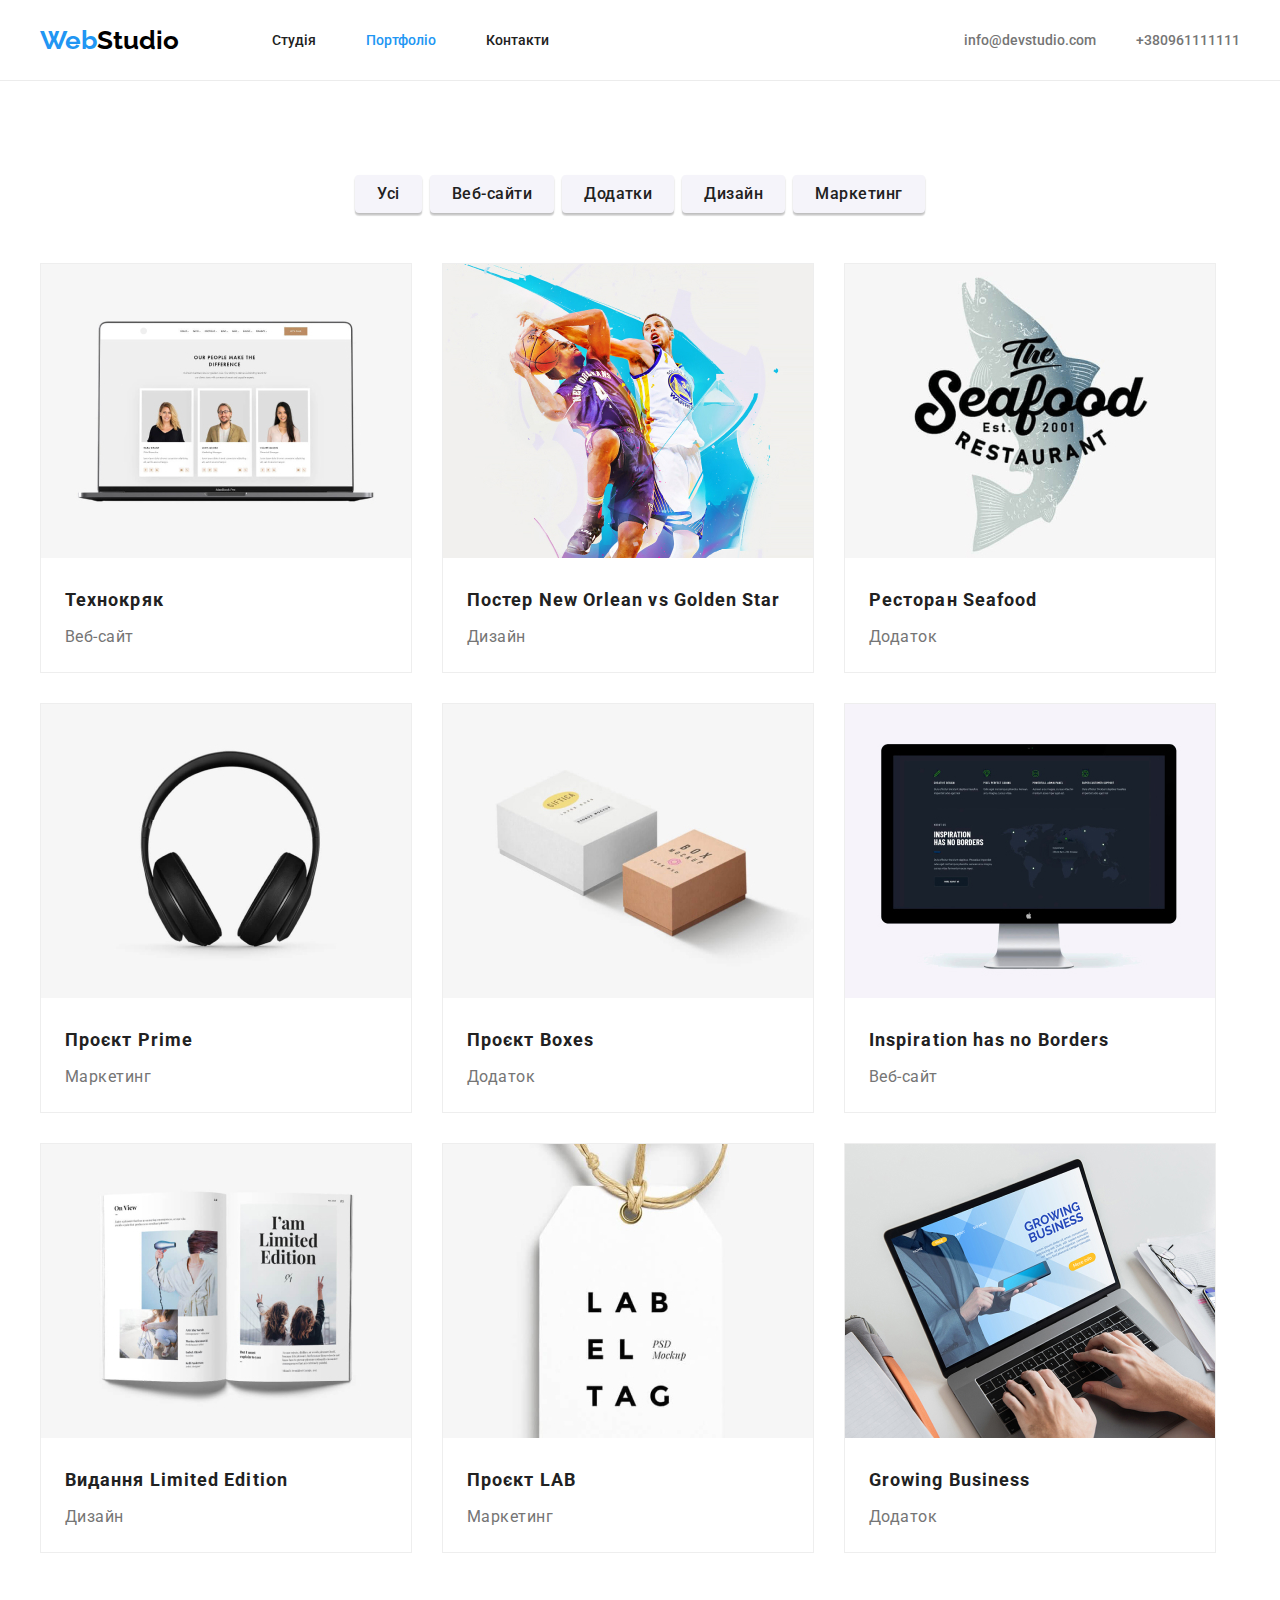
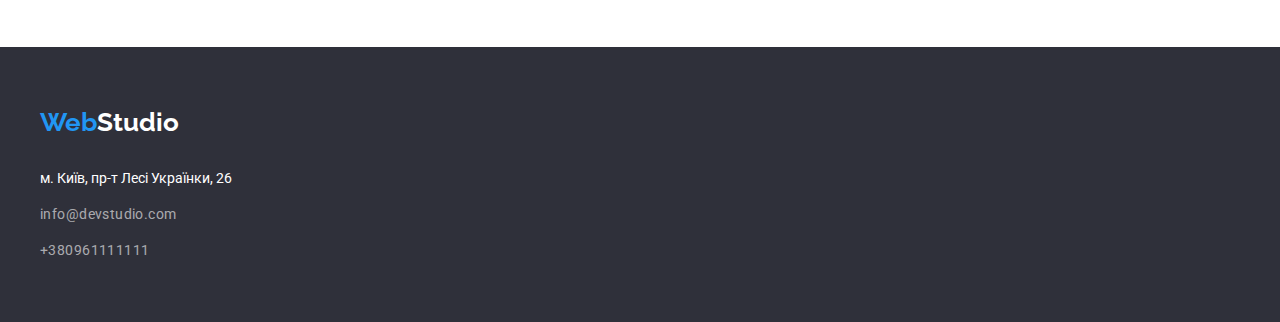
==== portfolio.html @ 06a5f8c5 "FVU" ====
<!DOCTYPE html>
<html lang="uk">
<head>
    <meta charset="UTF-8">
    <meta http-equiv="X-UA-Compatible" content="IE=edge">
    <meta name="viewport" content="width=device-width, initial-scale=1.0">
    <title>Portfolio</title>
    <link rel="stylesheet" href="https://cdnjs.cloudflare.com/ajax/libs/modern-normalize/1.1.0/modern-normalize.min.css"
        integrity="sha512-wpPYUAdjBVSE4KJnH1VR1HeZfpl1ub8YT/NKx4PuQ5NmX2tKuGu6U/JRp5y+Y8XG2tV+wKQpNHVUX03MfMFn9Q=="
        crossorigin="anonymous" referrerpolicy="no-referrer" />
    <link rel="stylesheet" href="./css/styles.css">
    <link rel="preconnect" href="https://fonts.googleapis.com">
    <link rel="preconnect" href="https://fonts.gstatic.com" crossorigin>
    <link href="https://fonts.googleapis.com/css2?family=Raleway:wght@700&family=Roboto:wght@400;500;700;900&display=swap"
        rel="stylesheet">
</head>
<body>
    <header class="header-main">
        <div class="container main-nav">
        <a class="header-logo-link" href="./index.html">
            <span class="header-logo-blue">Web</span><span class="header-logo-black">Studio</span>
        </a>
        <nav class="header-nav">
            <ul class="header-nav-list">
                <li class="header-navigation"><a class="header-nav-link" href="./index.html">Студія</a></li>
                <li class="header-navigation"><a  class="header-nav-link current" href="#">Портфоліо</a></li>
                <li class="header-navigation"><a class="header-nav-link" href="#">Контакти</a></li>
            </ul>
        </nav>
        <ul class="contacts-list">
            <li class="contacts-item">
                <a  class="contacts-header-link" href="mailto:info@devstudio.com"> info@devstudio.com </a>
            </li>
            <li class="contacts-item">
                <a class="contacts-header-link" href="tel:+380961111111"> +380961111111 </a>
            </li>
        </ul>
        </div>
    </header>
    <main>
        <!--filters list section-->
        <section class="section">
           <div class="container portfolio-main"> 
         <ul class="portfolio">
             <li class="portfolio-item"><button class="portfolio-button">Усі</button></li>
             <li class="portfolio-item"><button class="portfolio-button">Веб-сайти</button></li>
             <li class="portfolio-item"><button class="portfolio-button">Додатки</button></li>
             <li class="portfolio-item"><button class="portfolio-button">Дизайн</button></li>
             <li class="portfolio-item"><button class="portfolio-button">Маркетинг</button></li>
         </ul>

         <ul class="projects">
            <li class="project-list">
             <img class="project-images" src="./images/люди..jpg" alt="люди" width="370" />
            <div class="list-text">
             <h3 class="project-title">Технокряк</h3>
             <p class="project-text">Веб-сайт</p>
            </div>
             </li>
            <li class="project-list">
             <img class="project-images" src="./images/баскетбол.jpg" alt="баскетбол" width="370" />
            <div class="list-text">
             <h3 class="project-title">Постер New Orlean vs Golden Star</h3>
             <p class="project-text">Дизайн</p>
            </div>
            </li>
            <li class="project-list">
             <img class="project-images" src="./images/морепродукти.jpg" alt="морепродукти" width="370" />
            <div class="list-text">
             <h3 class="project-title">Ресторан Seafood</h3>
             <p class="project-text">Додаток</p>
            </div>
            </li>
            <li class="project-list">
             <img class="project-images" src="./images/навушники.jpg" alt="ігор-Дем'яненко" width="370" />
            <div class="list-text">
             <h3 class="project-title">Проєкт Prime</h3>
             <p class="project-text">Маркетинг</p>
            </div>
            </li>
            <li class="project-list">
             <img class="project-images" src="./images/коробки.jpg" alt="коробки" width="370" />
            <div class="list-text">
             <h3 class="project-title">Проєкт Boxes</h3>
             <p class="project-text">Додаток</p>
            </div>
            </li>
            <li class="project-list">
             <img class="project-images" src="./images/екран.jpg" alt="екран" width="370" />
             <div class="list-text">
             <h3 class="project-title">Inspiration has no Borders</h3>
             <p class="project-text">Веб-сайт</p>
            </div>
            </li>
            <li class="project-list">
             <img class="project-images" src="./images/книга.jpg" alt="книга" width="370" />
            <div class="list-text">
             <h3 class="project-title">Видання Limited Edition</h3>
             <p class="project-text">Дизайн</p>
            </div>
            </li>
            <li class="project-list">
             <img class="project-images" src="./images/етикетка.jpg" alt="етикетка" width="370" />
            <div class="list-text">
             <h3 class="project-title">Проєкт LAB</h3>
             <p class="project-text">Маркетинг</p>
            </div>
            </li>
            <li class="project-list">
             <img class="project-images" src="./images/компютер2.jpg" alt="компютер2" width="370" />
            <div class="list-text">
             <h3 class="project-title">Growing Business</h3>
             <p class="project-text">Додаток</p>
            </div>
            </li>
         </ul>
         </div>
       </section>
       </main>
    </main>
    <footer class="footer">
        <div class="container">
        <a class="header-footer-link" href="">
            <span class="footer-logo-blue">Web</span><span class="footer-logo-white">Studio</span></a>
        <address>
            <ul class="footer-contacts">
                <li class="footer-link-address"><a class="footer-link-address" href="https://goo.gl/maps/a7DPcuxKDiNjd1c69" target="_blank"
                rel="noopener noreferrer nofollow">м. Київ, пр-т Лесі Українки, 26</a></li>
                <li class="footer-link"><a class="footer-link" href="mailto:info@devstudio.com">info@devstudio.com</a></li>
                <li class="footer-link"><a class="footer-link" href="tel:+380961111111">+380961111111</a></li>
            </ul>
        </address>
        </div>
    </footer>
</body>
    </html>
---- css/styles.css ----
:root {
    --primary-text-color :#757575;
    --primary-title-color :#212121;
    --accent-color :#2F303A;
    --logo-text-blue :#2196F3;
    --logo-text-black :#000000;
    --link-active-color: #2196F3;
    --hero-title-color: #FFFFFF;
    --hero-background-color: #2F303A;
    --body-backgroud-color: #FFFFFF;
    --team-background-color:#F5F4FA;
    --footer-background-color: #2F303A;
}

h1,
h2,
h3,
h4,
h5, 
h6,
p {
    margin: 0;
    padding: 0;
}

.team-name, .strength-name {
    margin-bottom: 10px;
    margin-top: 0;
    margin-right: 0;
    margin-left: 0;
}
.html {
    box-sizing: border-box;
}
*,
*::before
*::after{
    box-sizing:inherit;
}

ul {
    margin: 0;
    padding: 0;
}

.section {
    padding-top: 94px;
    padding-bottom: 94px;
}

.container {
    width: 1200px;
    margin-left: auto;
    margin-right: auto;
    margin-top: 0%;
    margin-bottom: 0%;
    padding-left: 15px;
    padding-right: 15px;

}

body {
    margin: 0%;
    font-family: "Roboto", sans-serif;
    color: var(--accent-color);
    background-color: var(--body-backgroud-color);  
}
ul {
    list-style: none;
}
a {
    text-decoration: none;
}

/*logo styles*/

.header-nav-list {
    display: flex;
    margin-left: 93px;
}
.header-logo-link {
    font-family: Raleway;
    font-weight: 700;
    font-size: 26px;
    line-height: calc(31 / 26);
}
.header-logo-blue {
    color: var(--logo-text-blue) }
.header-logo-black {
    color: var(--logo-text-black );
 }
/* main nav */
.main-nav {
    display: flex;
    align-items: center;
   
}
.header-main {
    border-bottom: 1px solid #ECECEC;
}

/* header styles  */
.header-page {
    display: flex;
}
.header-navigation {
    padding-top: 32px;
    padding-bottom: 32px;
}
.header-nav-link {
display: block;
    color: var(--primary-title-color);
    font-weight: 500;
    font-size: 14px;
    line-height: calc(16 / 14);
}


 .header-navigation:last-child {
    margin-right: 0;
}
.header-navigation:not(:last-child) {
    margin-right: 50px;
}
 .header-nav-link:hover,
 .header-nav-link:focus,
 .header-nav-link:active {
     color: var(--link-active-color);
 }

 .contacts-header-link {
     display: block;
     color: var(--primary-text-color);
     font-weight: 500;
     font-size: 14px;
     line-height: calc(16 / 14);
     padding-top: 32px;
     padding-bottom: 32px;
 }
.contacts-list {
    display: flex;
    margin-left: auto;
}
.contacts-item:last-child {
    margin-right: 0;
}
.contacts-item:not(:last-child) {
    margin-right: 40px;
}



.contacts-items {
    font-style: normal;
    font-weight: 500;
    font-size: 14px;
    line-height: calc(16 / 14);
    letter-spacing: 0.02em;
}

.contacts-header-link:hover,
.contacts-header-link:focus, 
.contacts-header-link:active  { 
    color: var(--link-active-color);
 }

.header-nav .header-nav-link.current {
    color: var(--link-active-color);
}
/* Main, hero section- styles */
/* SECTION***HERO*** */

.hero { 
    background-color: var(--hero-background-color);
    margin-bottom: 0;
    text-align: center;
    padding-top: 200px;
    padding-bottom: 200px;
}

.hero-title {
    color: var(--hero-title-color);
    font-weight: 900;
    font-size: 44px;
    line-height: calc( 60 / 44);
    text-align: center;
    letter-spacing: 0.06em;
    text-transform: uppercase;
    margin-top: 200;
    margin-bottom: 30px;
}

.button {
    display: inline-block;
    border-radius: 4px;
    font-family: "Roboto" ,sans-serif;
    color: var(--hero-title-color);
    background-color: var(--link-active-color);
    font-weight: 700;
    font-size: 16px;
    line-height: calc(30 / 16);
    cursor: pointer;
    letter-spacing: 0.06em;
    box-shadow: 0px 4px 4px rgba(0, 0, 0, 0.15);
    border: 0px solid transparent;
    min-width: 152px;
    text-align: center;
    padding-top: 10px;
    padding-bottom: 10px;
    padding-left: 24px;
    padding-right: 24px;
   
}

/*strenght section styles*/

.strenght {
    padding-bottom: 0%;
}
.strenght .strenght-name {
    font-size: 14px;
    line-height: calc(16 / 14);
    letter-spacing: 0.03em;
    text-transform: uppercase;
}
.strength-text {
    width: 270px;
    font-size: 14px;
    line-height: calc(24 / 14);
}

/*h3 and text styles */
.strength-name, .team-name, .work-title, .team-title {
  color: var(--primary-title-color);
  
}

.strength-list {
    display: flex;
}

.strength-item:not(:last-child) {
   margin-right: 30px;
}
.strength-item:last-child {
    margin-right: 0;
}

 .strength-name {
  font-size: 14px;
  line-height: 16px; 
  letter-spacing: 0.03em;
}

.strength-text, .team-text {
    color: var(--primary-text-color);
}

/* Work section */
 .work {
    padding-top: 0%;
}

.work-images {
    display: flex;
    margin-top: 0;
    margin-right: 0;
    margin-bottom: 0;
    margin-left: 0;
}
.first-images {
    margin-right: 30px;
}
.second-images {
    margin-right: 30px;
}
.third-images {
    margin-right: 0;
}
.work-title, .team-title {
    font-size: 36px;
    line-height: calc(42 / 36);
    text-align: center;
    letter-spacing: 0.03em;
}
.work-title {
    margin-bottom: 50px;
}

.work-title {
    font-size: 36px;
    line-height: 42px;
}
/*team section styles*/

.team-list {
    display: flex;
    flex-direction: row;
    justify-content: space-between;
}

.team-member {
    background-color: var(--body-backgroud-color);
    margin-right: 30px;
    filter: drop-shadow(0px 4px 4px rgba(0, 0, 0, 0.25));
    box-shadow: 0px 1px 3px rgba(0, 0, 0, 0.12), 0px 1px 1px rgba(0, 0, 0, 0.14), 0px 2px 1px rgba(0, 0, 0, 0.2);
    border-radius: 0px 0px 4px 4px;
   
}
.team-member:last-child {
    margin-right: 0;
}

.team {
    background-color: var(--team-background-color);
   
}
.team-title {
    margin-bottom: 50px;
}
.team-images {
    width: 270px;
    height: 260px;
}
.team-name {
    font-weight: 500;
    font-size: 16px;
    line-height: calc(19 / 16);
    text-align: center;
    letter-spacing: 0.03em;

}

.team-text {
    font-size: 16px;
    line-height: calc(19 / 16);
    text-align: center;
    letter-spacing: 0.03em;
}
.member-text {
    padding-top: 30px;
    padding-bottom: 30px;
}

/* footer container */
.footer {
    padding-top: 60px;
    padding-bottom: 60px;
}

/* footer section styles  */
.footer {
    background-color: var(--footer-background-color);
    
}
.footer-logo-blue {
    color: var(--logo-text-blue)
}
.footer-logo-white {
    color: #FFFFFF;
}
.footer-logo-blue, .footer-logo-white{
    font-family: Raleway;
    font-weight: 700;
    font-size: 26px;
    line-height: calc(31 / 26);
}

.footer-link-address {
    color: #FFFFFF;
    font-style: normal;
    font-weight: 400;
    font-size: 14px;
    line-height:calc(24 / 14);
}
.footer-link {
    font-style: normal;
    color: rgba(255, 255, 255, 0.6);
    font-weight: 400;
    font-size: 14px;
    line-height: calc(24 / 14);
    letter-spacing: 0.03em;

}
.footer-link:hover,
.footer-link:focus {
    color: #2196F3;
}

.footer-link-address:hover,
.footer-link-address:focus {
    color: #2196F3;
}
.footer-link-address {
    margin-bottom: 12px;
}


.footer-link:not(:last-child){
   margin-bottom: 12px;
}
.footer-link:last-child {
    margin-bottom: 0;
}
.footer-contacts {
    margin-top: 28px;
}


/**** Porfolio Styles ****/
.header-nav-link .header-nav-link.current
{
    color: var(--link-active-color);
}

/* Main styles */

.portfolio-main {
    width: width: 1177.95px;

}

.portfolio {
    display: block;
    display: flex;
    justify-content:center;
    margin-bottom: 50px;
}
.portfolio-item:not(:last-child){
    margin-right: 8px;
}
.portfolio-item:last-child {
    margin-right: 0;
}

.portfolio-button {
    display: inline-block;
    font-family: "Roboto", sans-serif;
    color: #212121;
    background-color:#F5F4FA ;
    cursor: pointer;
    font-weight: 500;
    font-size: 16px;
    line-height: calc(26 / 16);
    letter-spacing: 0.03em;
    box-shadow: 0px 3px 1px rgba(0, 0, 0, 0.1), 0px 1px 2px rgba(0, 0, 0, 0.08), 0px 2px 2px rgba(0, 0, 0, 0.12);
    border-radius: 4px;
    border: 0px solid transparent;
    min-width: 23px;
    padding-top: 6px;
    padding-bottom: 6px;
    padding-right: 22px;
    padding-left: 22px;
    margin: 0;
}



.portfolio-button:hover,
.portfolio-button:focus,
.portfolio-button:active {
    color: #FFFFFF;
    background-color: var(--link-active-color);
}

/* Projects styles */

.list-text {
    padding-top: 20px;
    padding-bottom: 20px;
    padding-right: 24px;
    padding-left: 24px;
}
.project-images {
    width: 370px;
    height: 294px;
}
.project-title {
    color: var(--primary-title-color);
    font-size: 18px;
    line-height: calc(36 / 18);
    letter-spacing: 0.06em;
    margin-bottom: 4px;
}
.project-text {
    color: var(--primary-text-color);
    font-size: 16px;
    line-height: calc(30 / 16);
    letter-spacing: 0.03em;
   
}
.projects {
    display: flex;
    flex-wrap: wrap;
    gap: 30px;

}
.project-list {
    width: 370px;
    border: 1px solid #EEEEEE;
}
.project-list:nth-child(3n) {
margin-right: 0;
}
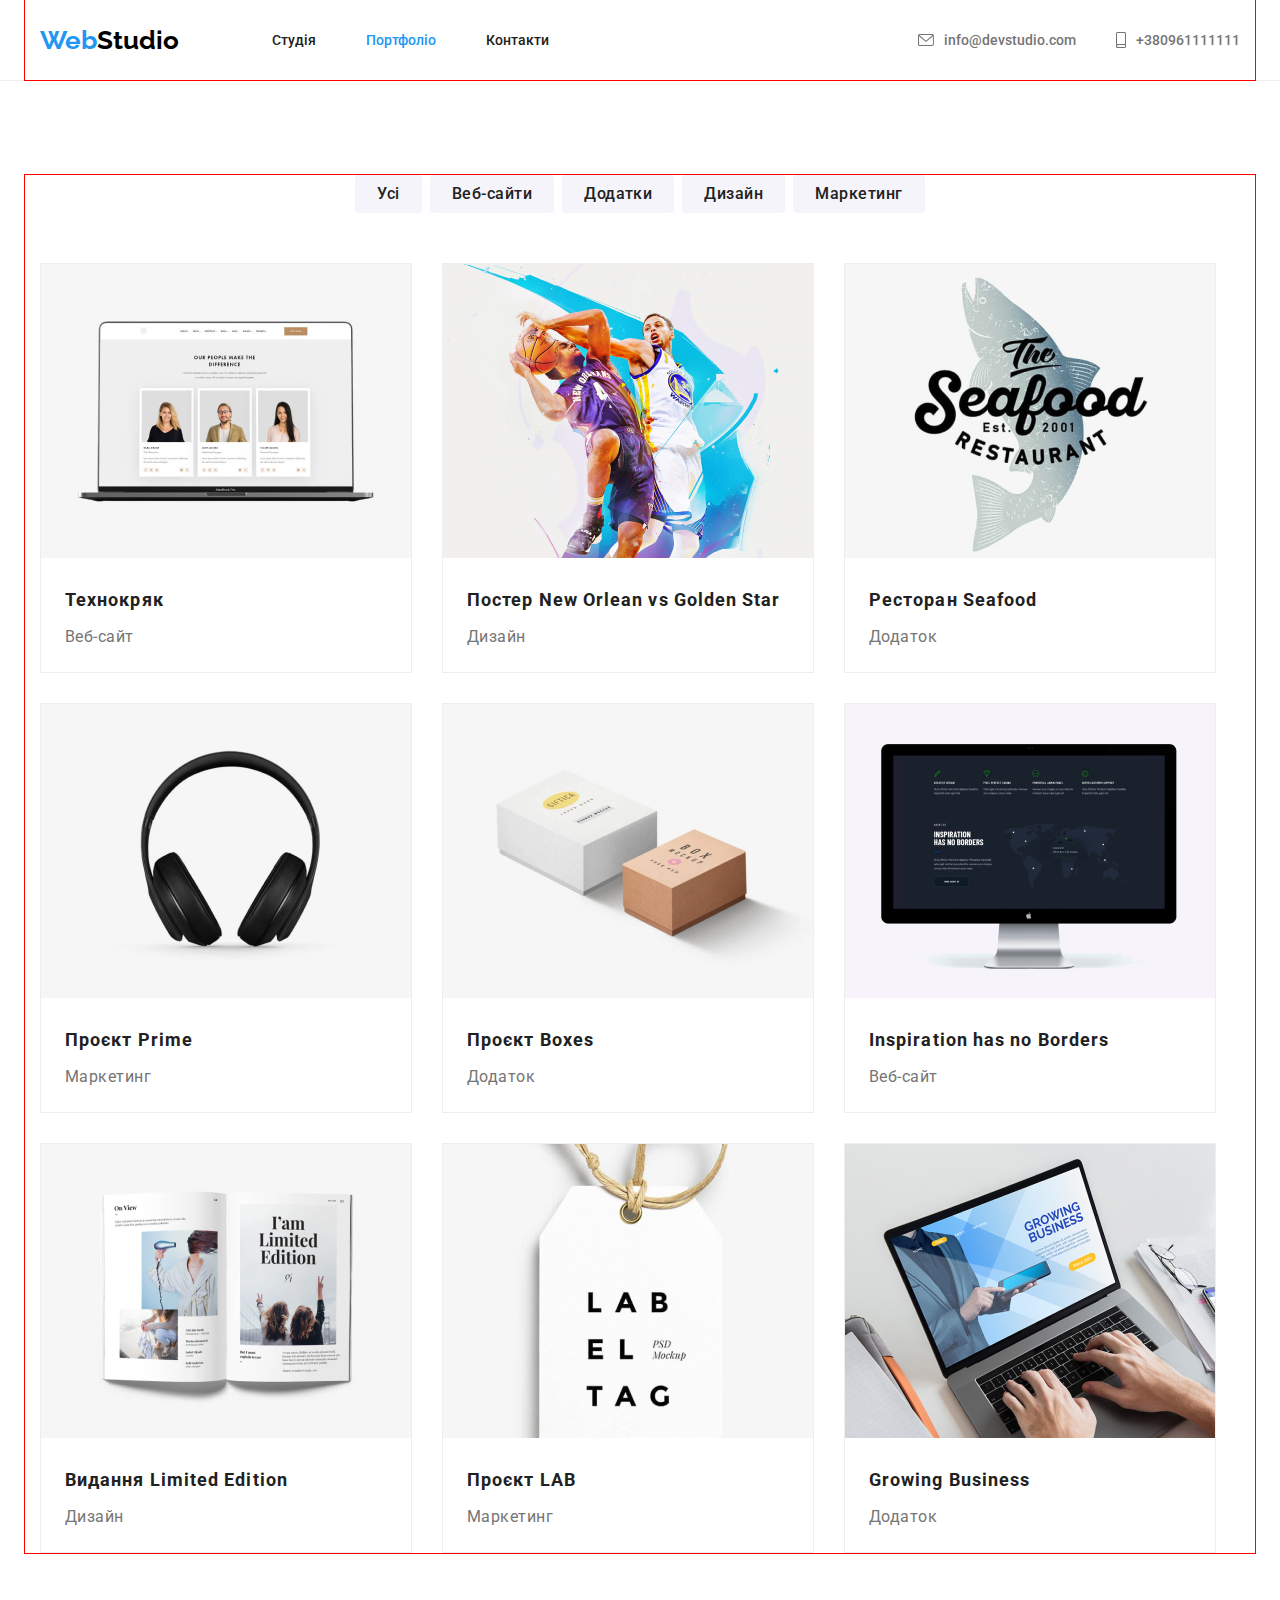
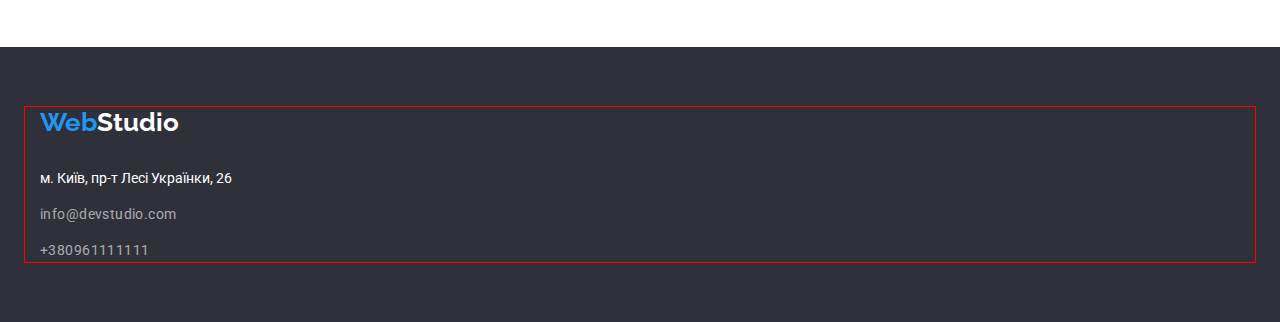
==== commit 4ae9ef70: "done3" ====
--- a/portfolio.html
+++ b/portfolio.html
@@ -29,10 +29,20 @@
         </nav>
         <ul class="contacts-list">
             <li class="contacts-item">
-                <a  class="contacts-header-link" href="mailto:info@devstudio.com"> info@devstudio.com </a>
+                <a class="contacts-header-link" href="mailto:info@devstudio.com">info@devstudio.com
+                    <svg class="header-icon" width="16" height="12">
+                        <use href="./images/icons.svg#icon-envelope">
+                        </use>
+                    </svg>
+                </a>
             </li>
             <li class="contacts-item">
-                <a class="contacts-header-link" href="tel:+380961111111"> +380961111111 </a>
+                <a class="contacts-header-link" href="tel:+380961111111"> +380961111111
+                    <svg class="header-icon" width="10" height="16">
+                        <use href="./images/icons.svg#icon-smartphone">
+                        </use>
+                    </svg>
+                </a>
             </li>
         </ul>
         </div>
--- a/css/styles.css
+++ b/css/styles.css
@@ -57,6 +57,7 @@
     margin-bottom: 0%;
     padding-left: 15px;
     padding-right: 15px;
+    outline: 1px solid red ;
 
 }
 
@@ -130,13 +131,18 @@
  }
 
  .contacts-header-link {
-     display: block;
+     display: flex;
      color: var(--primary-text-color);
      font-weight: 500;
      font-size: 14px;
      line-height: calc(16 / 14);
      padding-top: 32px;
      padding-bottom: 32px;
+     flex-direction: row-reverse;
+     align-items: center;
+     fill: var(--primary-text-color);
+
+
  }
 .contacts-list {
     display: flex;
@@ -148,6 +154,13 @@
 .contacts-item:not(:last-child) {
     margin-right: 40px;
 }
+
+.header-icon {
+    margin-right: 10px;
+   
+}
+
+
 
 
 
@@ -159,15 +172,20 @@
     letter-spacing: 0.02em;
 }
 
-.contacts-header-link:hover,
-.contacts-header-link:focus, 
-.contacts-header-link:active  { 
-    color: var(--link-active-color);
- }
-
 .header-nav .header-nav-link.current {
     color: var(--link-active-color);
 }
+
+.contacts-header-link:hover,
+.contacts-header-link:focus {
+    color: var(--link-active-color);
+    fill: var(--link-active-color);
+}
+
+
+
+
+
 /* Main, hero section- styles */
 /* SECTION***HERO*** */
 
@@ -177,6 +195,9 @@
     text-align: center;
     padding-top: 200px;
     padding-bottom: 200px;
+    background-image: url(../images/hero-bg.jpg);
+    background-size: 1600px, 600px;
+    filter: drop-shadow(0px 4px 4px rgba(0, 0, 0, 0.25));
 }
 
 .hero-title {
@@ -210,7 +231,9 @@
     padding-bottom: 10px;
     padding-left: 24px;
     padding-right: 24px;
-   
+    width: 216px;
+    height: 50px;
+    
 }
 
 /*strenght section styles*/
@@ -231,7 +254,7 @@
 }
 
 /*h3 and text styles */
-.strength-name, .team-name, .work-title, .team-title {
+.strength-name, .team-name, .work-title, .team-title, .customer-title {
   color: var(--primary-title-color);
   
 }
@@ -257,6 +280,18 @@
     color: var(--primary-text-color);
 }
 
+.strenght-icon {
+    padding-top: 25px;
+    padding-left: 100px;
+    padding-bottom: 25px;
+    padding-right: 100px;
+    width: 270px;
+    height: 120px;
+    background: #F5F4FA;
+    border-radius: 4px;
+    margin-bottom: 30px;
+}
+
 /* Work section */
  .work {
     padding-top: 0%;
@@ -278,7 +313,8 @@
 .third-images {
     margin-right: 0;
 }
-.work-title, .team-title {
+.work-title, .team-title, .customer-title 
+{
     font-size: 36px;
     line-height: calc(42 / 36);
     text-align: center;
@@ -306,8 +342,8 @@
     filter: drop-shadow(0px 4px 4px rgba(0, 0, 0, 0.25));
     box-shadow: 0px 1px 3px rgba(0, 0, 0, 0.12), 0px 1px 1px rgba(0, 0, 0, 0.14), 0px 2px 1px rgba(0, 0, 0, 0.2);
     border-radius: 0px 0px 4px 4px;
-   
-}
+}
+
 .team-member:last-child {
     margin-right: 0;
 }
@@ -341,6 +377,41 @@
 .member-text {
     padding-top: 30px;
     padding-bottom: 30px;
+}
+
+
+/*Customer section*/
+
+.customer-title {
+    margin-bottom: 50px;
+}
+.customer-list {
+    display: flex;
+    justify-content: center;
+    gap: 30px;
+}
+.customer-items {
+ 
+}
+
+.customer-link {
+     border: 1px solid #AFB1B8;
+     border-radius: 4px;
+     width: 170px;
+     height: 92px;
+     padding: 16px 32px 16px 32px;
+     cursor: pointer;
+     fill: #AFB1B8;
+     border-color: #AFB1B8;;
+}
+.customer-link:hover {
+    fill: var(--link-active-color);
+    border-color: var(--link-active-color);
+}
+
+.customer-link {
+    display: flex;
+
 }
 
 /* footer container */
@@ -444,7 +515,6 @@
     font-size: 16px;
     line-height: calc(26 / 16);
     letter-spacing: 0.03em;
-    box-shadow: 0px 3px 1px rgba(0, 0, 0, 0.1), 0px 1px 2px rgba(0, 0, 0, 0.08), 0px 2px 2px rgba(0, 0, 0, 0.12);
     border-radius: 4px;
     border: 0px solid transparent;
     min-width: 23px;
@@ -462,6 +532,7 @@
 .portfolio-button:active {
     color: #FFFFFF;
     background-color: var(--link-active-color);
+    filter: drop-shadow(0px 4px 4px rgba(0, 0, 0, 0.25));
 }
 
 /* Projects styles */
@@ -500,6 +571,14 @@
     width: 370px;
     border: 1px solid #EEEEEE;
 }
+
+ .project-list:hover,
+ .project-list:focus
+ .project-list:active {
+    box-shadow: 0px 1px 1px rgba(0, 0, 0, 0.12), 0px 4px 4px rgba(0, 0, 0, 0.06), 1px 4px 6px rgba(0, 0, 0, 0.16);
+
+    }
+
 .project-list:nth-child(3n) {
 margin-right: 0;
 }
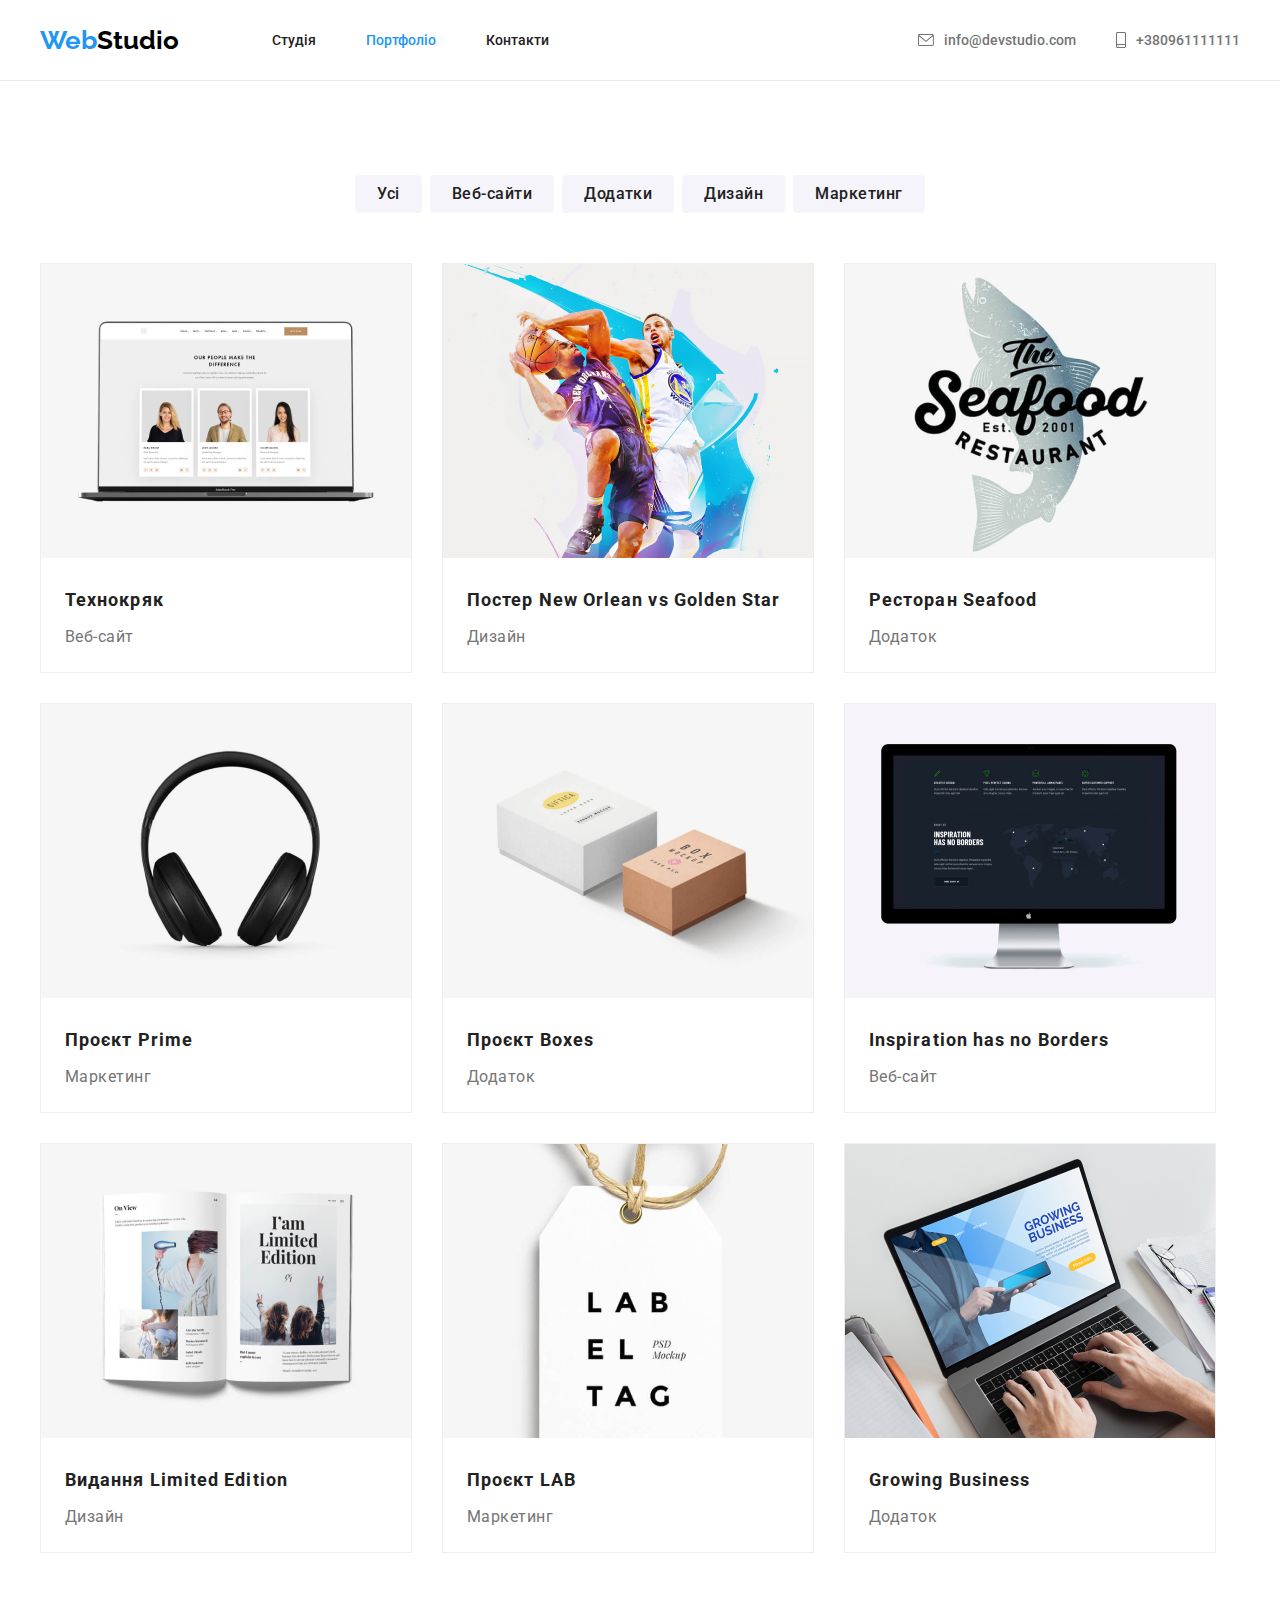
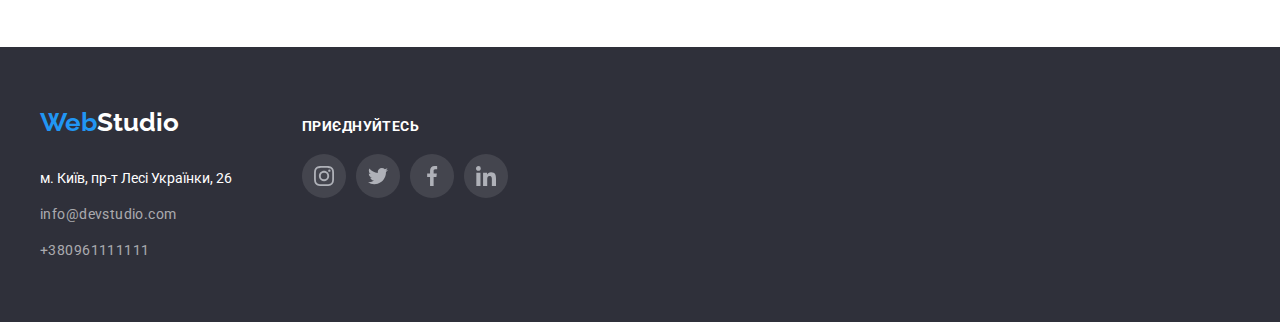
==== commit f17190c8: "doneeeee" ====
--- a/portfolio.html
+++ b/portfolio.html
@@ -129,17 +129,59 @@
        </main>
     </main>
     <footer class="footer">
-        <div class="container">
-        <a class="header-footer-link" href="">
-            <span class="footer-logo-blue">Web</span><span class="footer-logo-white">Studio</span></a>
-        <address>
-            <ul class="footer-contacts">
-                <li class="footer-link-address"><a class="footer-link-address" href="https://goo.gl/maps/a7DPcuxKDiNjd1c69" target="_blank"
-                rel="noopener noreferrer nofollow">м. Київ, пр-т Лесі Українки, 26</a></li>
-                <li class="footer-link"><a class="footer-link" href="mailto:info@devstudio.com">info@devstudio.com</a></li>
-                <li class="footer-link"><a class="footer-link" href="tel:+380961111111">+380961111111</a></li>
-            </ul>
-        </address>
+        <div class="container join-us-main">
+            <div class="footer-address">
+                <a class="header-footer-link" href="#">
+                    <span class="footer-logo-blue">Web</span><span class="footer-logo-white">Studio</span></a>
+                <address>
+                    <ul class="footer-contacts">
+                        <li class="footer-link-address"><a class="footer-link-address"
+                                href="https://goo.gl/maps/a7DPcuxKDiNjd1c69" target="_blank"
+                                rel="noopener noreferrer nofollow">м. Київ, пр-т Лесі Українки, 26</a></li>
+                        <li class="footer-link"><a class="footer-link"
+                                href="mailto:info@devstudio.com">info@devstudio.com</a></li>
+                        <li class="footer-link"><a class="footer-link" href="tel:+380961111111">+380961111111</a></li>
+                    </ul>
+                </address>
+            </div>
+            <div class="footer-social-links">
+                <p class="social-text-title"> приєднуйтесь </p>
+                <ul class="team-icons-list">
+                    <li class="social-icon">
+                        <a href="" class="social-link-footer">
+                            <svg width="20" ; height="20">
+                                <use href="./images/icons.svg#icon-instagram">
+                                </use>
+                            </svg>
+                        </a>
+                    </li>
+                    <li class="social-icon">
+                        <a href="" class="social-link-footer">
+                            <svg width="20" ; height="20">
+                                <use href="./images/icons.svg#icon-twitter">
+                                </use>
+                            </svg>
+                        </a>
+                    </li>
+                    <li class="social-icon">
+                        <a href="" class="social-link-footer">
+                            <svg width="20" ; height="20">
+                                <use href="./images/icons.svg#icon-facebook">
+                                </use>
+                            </svg>
+                        </a>
+                    </li>
+                    <li class="social-icon">
+                        <a href="" class="social-link-footer">
+                            <svg width="20" ; height="20">
+                                <use href="./images/icons.svg#icon-linkedin">
+                                </use>
+                            </svg>
+                        </a>
+                    </li>
+                </ul>
+            </div>
+    
         </div>
     </footer>
 </body>
--- a/css/styles.css
+++ b/css/styles.css
@@ -11,6 +11,7 @@
     --body-backgroud-color: #FFFFFF;
     --team-background-color:#F5F4FA;
     --footer-background-color: #2F303A;
+    --icons-grey-regular: #AFB1B8; 
 }
 
 h1,
@@ -22,8 +23,13 @@
 p {
     margin: 0;
     padding: 0;
-}
-
+    
+}
+.img {
+    display: block;
+    max-width: 100%;
+    height: auto;
+}
 .team-name, .strength-name {
     margin-bottom: 10px;
     margin-top: 0;
@@ -57,7 +63,6 @@
     margin-bottom: 0%;
     padding-left: 15px;
     padding-right: 15px;
-    outline: 1px solid red ;
 
 }
 
@@ -373,11 +378,24 @@
     line-height: calc(19 / 16);
     text-align: center;
     letter-spacing: 0.03em;
+    margin-bottom: 16px;
 }
 .member-text {
     padding-top: 30px;
     padding-bottom: 30px;
 }
+
+.team-icons-list {
+    display: flex;
+    justify-content: center;
+    gap: 10px;
+    padding-bottom: 30px;
+}
+.team-block {
+    padding-top: 30px;
+    padding-bottom: 30px;
+}
+
 
 
 /*Customer section*/
@@ -411,8 +429,34 @@
 
 .customer-link {
     display: flex;
-
-}
+}
+.social-icon {
+    
+    border-radius: 100%;
+    fill: var(--icons-grey-regular)
+}
+.social-link {
+    display: flex;
+    justify-content: center;
+    align-items: center;
+    width: 44px;
+    height: 44px;
+    fill: var(--icons-grey-regular);
+    border-radius: 100%;
+    background: rgba(255, 255, 255, 0.1);
+    -webkit-border-radius: 100%;
+    -moz-border-radius: 100%;
+    -ms-border-radius: 100%;
+    -o-border-radius: 100%;
+}
+.social-link:hover {
+    fill: white;
+    background-color: #2196F3;
+    
+}
+
+
+
 
 /* footer container */
 .footer {
@@ -478,6 +522,53 @@
     margin-top: 28px;
 }
 
+.social-text-title {
+    color: #EEEEEE;
+}
+.footer-address {
+    margin-right: 70px;
+}
+.social-text-title{
+    font-weight: 700;
+    font-size: 14px;
+    line-height: 16px;
+    letter-spacing: 0.03em;
+    text-transform: uppercase;
+    color: var(--hero-title-color);
+    margin-bottom: 20px;
+}
+.footer-social-links {
+    display: flex;
+    flex-direction: column;
+}
+
+.join-us-main {
+    display: flex;
+    align-items: baseline;
+}
+.team-icons-list {
+    padding-bottom: 0;
+}
+
+.social-link-footer {
+    display: flex;
+    justify-content: center;
+    align-items: center;
+    width: 44px;
+    height: 44px;
+    fill: var(--icons-grey-regular);
+    border-radius: 100%;
+    background: rgba(255, 255, 255, 0.1);
+    -webkit-border-radius: 100%;
+    -moz-border-radius: 100%;
+    -ms-border-radius: 100%;
+    -o-border-radius: 100%;
+}
+
+.social-link-footer:hover {
+    fill: white;
+    background-color: #2196F3;
+}
 
 /**** Porfolio Styles ****/
 .header-nav-link .header-nav-link.current
